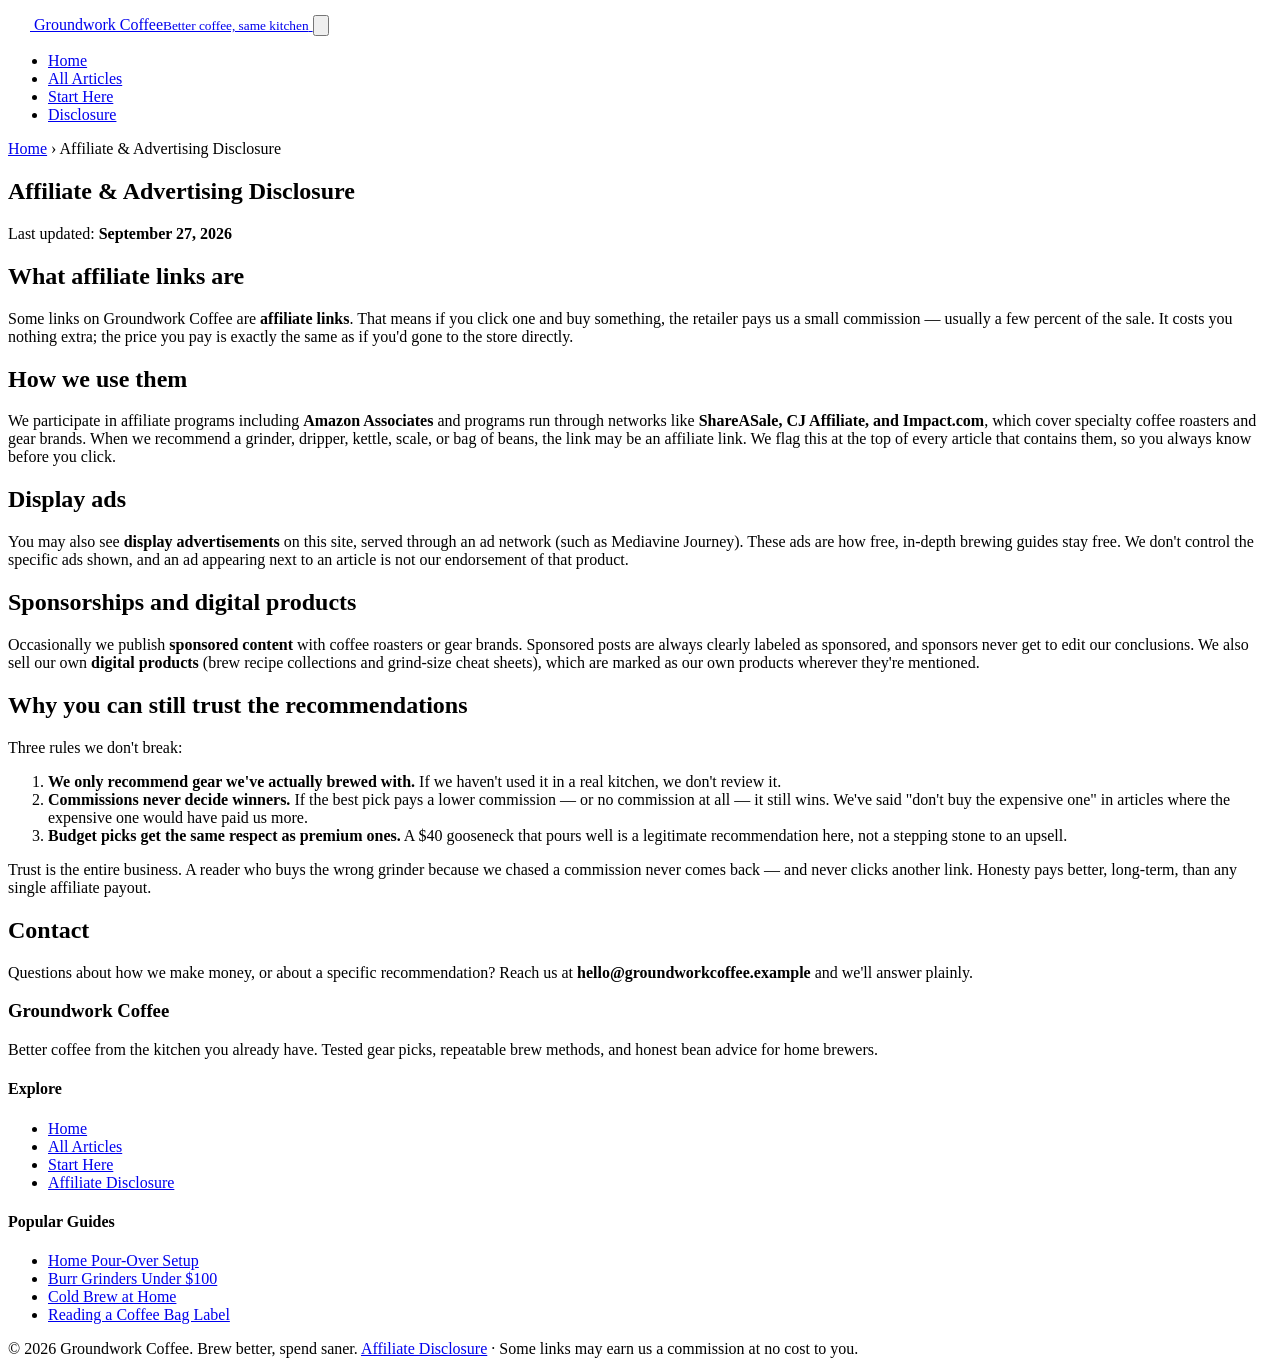
==== disclosure.html @ 3a390858 "Initial upload: Groundwork Coffee - home coffee brewing" ====
<!DOCTYPE html>
<html lang="en">
<head>
  <meta charset="UTF-8">
  <meta name="viewport" content="width=device-width, initial-scale=1.0">
  <title>Affiliate &amp; Advertising Disclosure — Groundwork Coffee</title>
  <meta name="description" content="Plain-English disclosure: how Groundwork Coffee earns money through affiliate links, display ads, and sponsorships — and why our recommendations stay honest.">
  <meta property="og:title" content="Affiliate &amp; Advertising Disclosure — Groundwork Coffee">
  <meta property="og:description" content="How Groundwork Coffee earns money through affiliate links, display ads, and sponsorships — and why our recommendations stay honest.">
  <meta property="og:type" content="website">
  <meta property="og:url" content="https://home-coffee.pages.dev/disclosure.html">
  <link rel="stylesheet" href="styles.css">
  <!-- MEDIVAVINE/JOURNEY: paste ad network script here -->
</head>
<body>

<header class="site-header">
  <div class="header-inner">
    <a class="brand" href="index.html" aria-label="Groundwork Coffee home">
      <span class="brand-mark" aria-hidden="true">
        <svg width="22" height="22" viewBox="0 0 24 24" fill="none" aria-hidden="true">
          <path d="M6 3h12v13a6 6 0 0 1-6 6h0a6 6 0 0 1-6-6V3z" stroke="#fff" stroke-width="2" fill="rgba(255,255,255,0.15)"/>
          <path d="M18 8h2a3 3 0 0 1 0 6h-2" stroke="#fff" stroke-width="2"/>
          <path d="M9 2c0 1.5 2 1.5 2 3M14 2c0 1.5 2 1.5 2 3" stroke="#fff" stroke-width="1.6" stroke-linecap="round"/>
        </svg>
      </span>
      <span class="brand-name">Groundwork Coffee<small>Better coffee, same kitchen</small></span>
    </a>
    <button class="nav-toggle" id="navToggle" aria-expanded="false" aria-controls="siteNav" aria-label="Toggle navigation">
      <svg viewBox="0 0 24 24" fill="none" stroke="currentColor" stroke-width="2" stroke-linecap="round" aria-hidden="true">
        <path d="M4 7h16M4 12h16M4 17h16"/>
      </svg>
    </button>
    <nav class="site-nav" id="siteNav" aria-label="Main navigation">
      <ul>
        <li><a href="index.html">Home</a></li>
        <li><a href="index.html#articles">All Articles</a></li>
        <li><a href="index.html#start-here">Start Here</a></li>
        <li><a href="disclosure.html">Disclosure</a></li>
      </ul>
    </nav>
  </div>
</header>

<main>
  <div class="disclosure-body">
    <nav class="breadcrumb" aria-label="Breadcrumb"><a href="index.html">Home</a> › Affiliate &amp; Advertising Disclosure</nav>
    <article>
      <h1>Affiliate &amp; Advertising Disclosure</h1>
      <p class="byline">Last updated: <strong>September 27, 2026</strong></p>

      <h2>What affiliate links are</h2>
      <p>Some links on Groundwork Coffee are <strong>affiliate links</strong>. That means if you click one and buy something, the retailer pays us a small commission — usually a few percent of the sale. It costs you nothing extra; the price you pay is exactly the same as if you'd gone to the store directly.</p>

      <h2>How we use them</h2>
      <p>We participate in affiliate programs including <strong>Amazon Associates</strong> and programs run through networks like <strong>ShareASale, CJ Affiliate, and Impact.com</strong>, which cover specialty coffee roasters and gear brands. When we recommend a grinder, dripper, kettle, scale, or bag of beans, the link may be an affiliate link. We flag this at the top of every article that contains them, so you always know before you click.</p>

      <h2>Display ads</h2>
      <p>You may also see <strong>display advertisements</strong> on this site, served through an ad network (such as Mediavine Journey). These ads are how free, in-depth brewing guides stay free. We don't control the specific ads shown, and an ad appearing next to an article is not our endorsement of that product.</p>

      <h2>Sponsorships and digital products</h2>
      <p>Occasionally we publish <strong>sponsored content</strong> with coffee roasters or gear brands. Sponsored posts are always clearly labeled as sponsored, and sponsors never get to edit our conclusions. We also sell our own <strong>digital products</strong> (brew recipe collections and grind-size cheat sheets), which are marked as our own products wherever they're mentioned.</p>

      <h2>Why you can still trust the recommendations</h2>
      <p>Three rules we don't break:</p>
      <ol>
        <li><strong>We only recommend gear we've actually brewed with.</strong> If we haven't used it in a real kitchen, we don't review it.</li>
        <li><strong>Commissions never decide winners.</strong> If the best pick pays a lower commission — or no commission at all — it still wins. We've said "don't buy the expensive one" in articles where the expensive one would have paid us more.</li>
        <li><strong>Budget picks get the same respect as premium ones.</strong> A $40 gooseneck that pours well is a legitimate recommendation here, not a stepping stone to an upsell.</li>
      </ol>
      <p>Trust is the entire business. A reader who buys the wrong grinder because we chased a commission never comes back — and never clicks another link. Honesty pays better, long-term, than any single affiliate payout.</p>

      <h2>Contact</h2>
      <p>Questions about how we make money, or about a specific recommendation? Reach us at <strong>hello@groundworkcoffee.example</strong> and we'll answer plainly.</p>
    </article>
  </div>
</main>

<footer class="site-footer">
  <div class="footer-inner">
    <div class="footer-brand">
      <h3>Groundwork Coffee</h3>
      <p>Better coffee from the kitchen you already have. Tested gear picks, repeatable brew methods, and honest bean advice for home brewers.</p>
    </div>
    <div>
      <h4>Explore</h4>
      <ul class="footer-nav">
        <li><a href="index.html">Home</a></li>
        <li><a href="index.html#articles">All Articles</a></li>
        <li><a href="index.html#start-here">Start Here</a></li>
        <li><a href="disclosure.html">Affiliate Disclosure</a></li>
      </ul>
    </div>
    <div>
      <h4>Popular Guides</h4>
      <ul class="footer-nav">
        <li><a href="articles/complete-home-pour-over-setup.html">Home Pour-Over Setup</a></li>
        <li><a href="articles/best-burr-grinders-under-100.html">Burr Grinders Under $100</a></li>
        <li><a href="articles/cold-brew-at-home.html">Cold Brew at Home</a></li>
        <li><a href="articles/how-to-read-a-coffee-bag-label.html">Reading a Coffee Bag Label</a></li>
      </ul>
    </div>
  </div>
  <div class="footer-bottom">
    <span>© 2026 Groundwork Coffee. Brew better, spend saner.</span>
    <span><a href="disclosure.html">Affiliate Disclosure</a> · Some links may earn us a commission at no cost to you.</span>
  </div>
</footer>

<script>
(function () {
  var btn = document.getElementById('navToggle');
  var nav = document.getElementById('siteNav');
  btn.addEventListener('click', function () {
    var open = nav.classList.toggle('open');
    btn.setAttribute('aria-expanded', open ? 'true' : 'false');
  });
})();
</script>

</body>
</html>
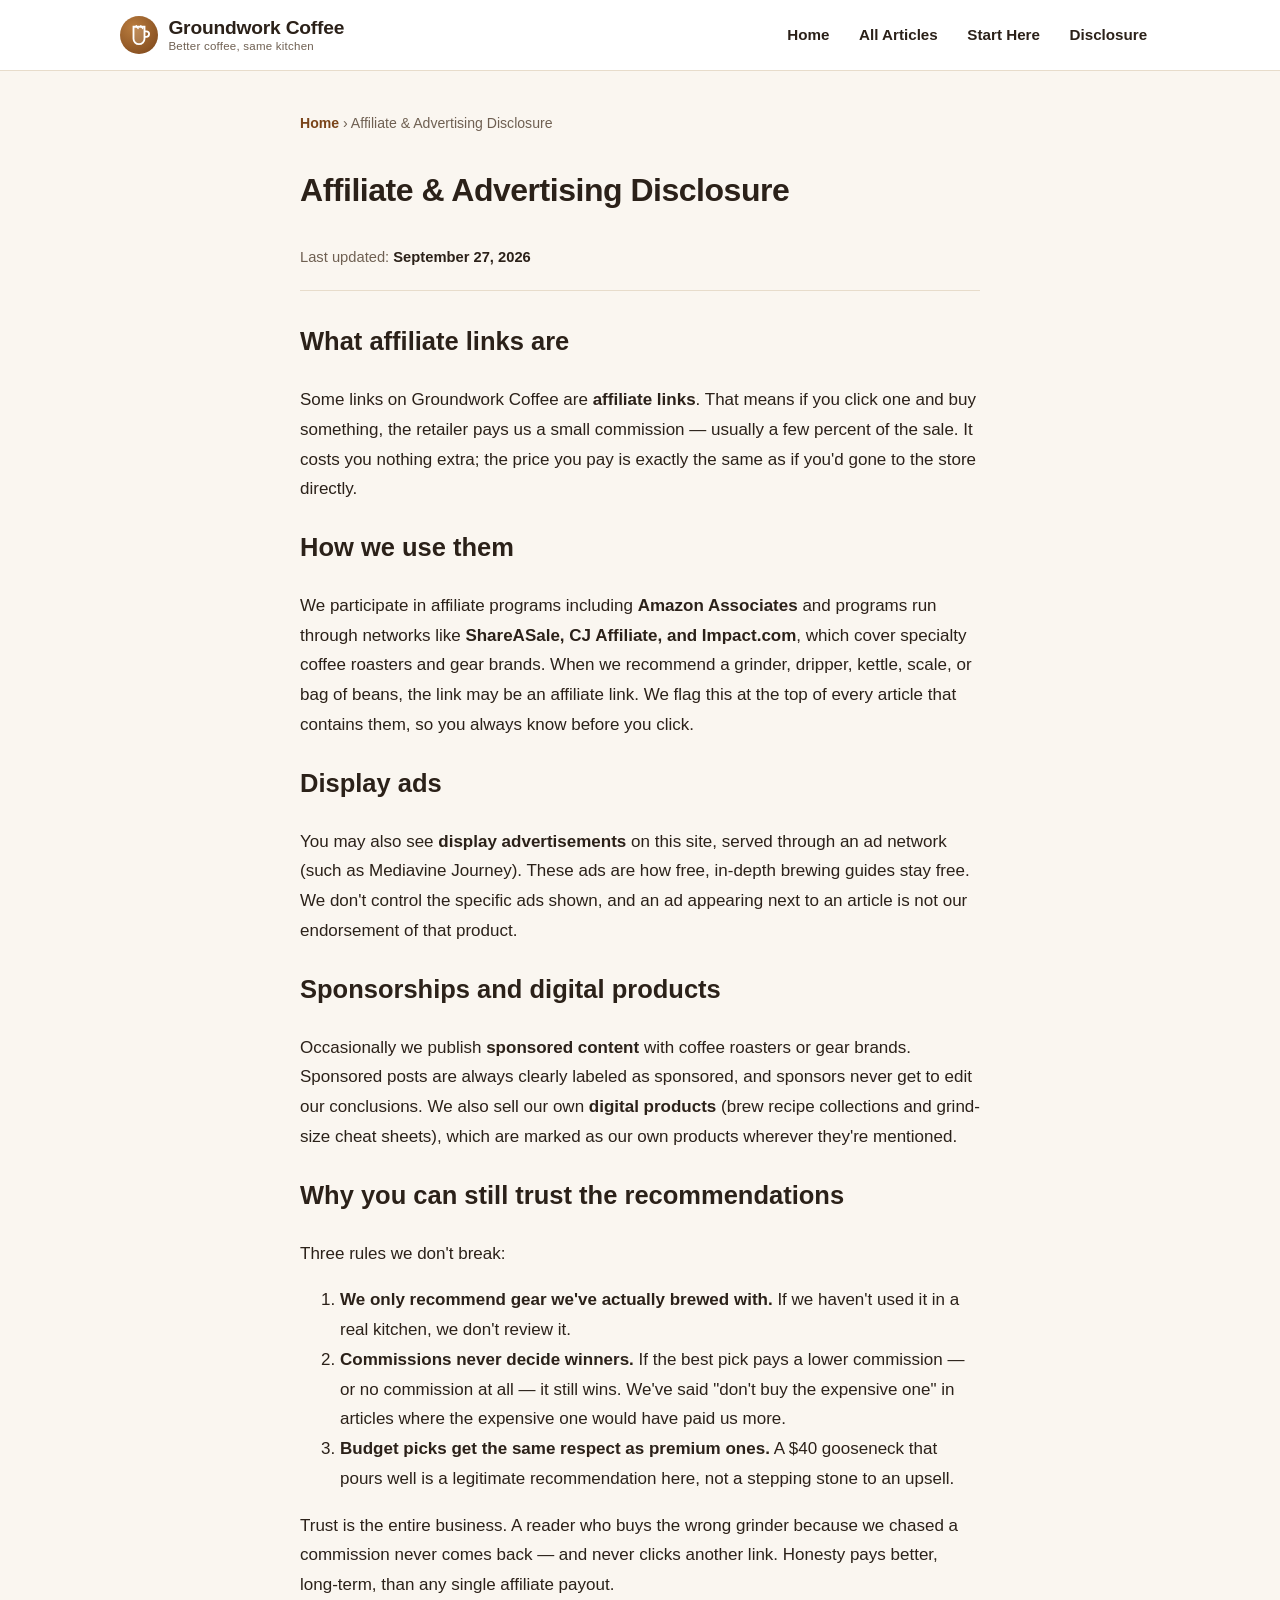
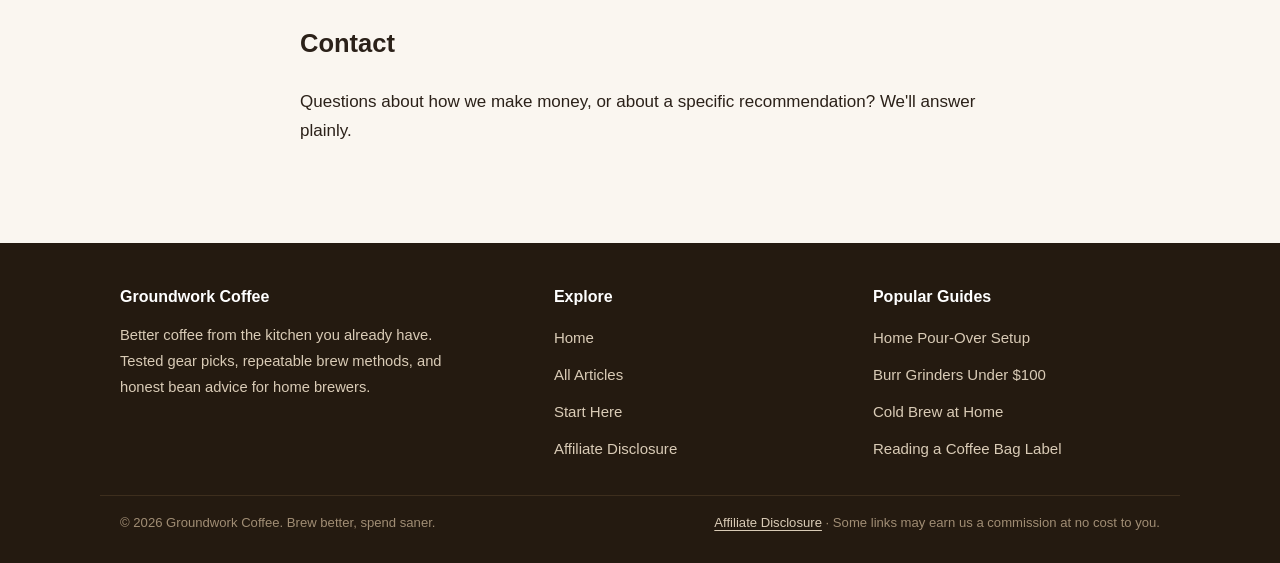
==== commit 72416cb3: "Sync live site fix" ====
--- a/disclosure.html
+++ b/disclosure.html
@@ -71,7 +71,7 @@
       <p>Trust is the entire business. A reader who buys the wrong grinder because we chased a commission never comes back — and never clicks another link. Honesty pays better, long-term, than any single affiliate payout.</p>
 
       <h2>Contact</h2>
-      <p>Questions about how we make money, or about a specific recommendation? Reach us at <strong>hello@groundworkcoffee.example</strong> and we'll answer plainly.</p>
+      <p>Questions about how we make money, or about a specific recommendation? We'll answer plainly.</p>
     </article>
   </div>
 </main>
--- a/styles.css
+++ b/styles.css
@@ -0,0 +1,539 @@
+/* Groundwork Coffee — styles.css
+   Clean, modern editorial blog design. Mobile-first, no frameworks. */
+
+:root {
+  --bg: #faf6f0;
+  --surface: #ffffff;
+  --ink: #2b2119;
+  --muted: #6f6052;
+  --accent: #9a5b26;
+  --accent-dark: #7a4419;
+  --accent-soft: #f3e6d4;
+  --line: #e7dccb;
+  --radius: 14px;
+  --max-width: 1080px;
+  --article-width: 720px;
+}
+
+* { box-sizing: border-box; }
+
+html { scroll-behavior: smooth; }
+
+body {
+  margin: 0;
+  background: var(--bg);
+  color: var(--ink);
+  font-family: -apple-system, BlinkMacSystemFont, "Segoe UI", Roboto,
+    "Helvetica Neue", Arial, "Noto Sans", sans-serif,
+    "Apple Color Emoji", "Segoe UI Emoji";
+  font-size: 1.0625rem;
+  line-height: 1.75;
+  -webkit-font-smoothing: antialiased;
+}
+
+img, svg { max-width: 100%; height: auto; }
+
+a { color: var(--accent-dark); text-decoration: underline; text-underline-offset: 3px; }
+a:hover { color: var(--accent); }
+
+/* ---------- Header ---------- */
+.site-header {
+  background: var(--surface);
+  border-bottom: 1px solid var(--line);
+  position: sticky;
+  top: 0;
+  z-index: 50;
+}
+
+.header-inner {
+  max-width: var(--max-width);
+  margin: 0 auto;
+  padding: 0.85rem 1.25rem;
+  display: flex;
+  align-items: center;
+  justify-content: space-between;
+  gap: 1rem;
+}
+
+.brand {
+  display: flex;
+  align-items: center;
+  gap: 0.65rem;
+  text-decoration: none;
+  color: var(--ink);
+}
+
+.brand-mark {
+  width: 38px;
+  height: 38px;
+  border-radius: 50%;
+  background: radial-gradient(circle at 35% 30%, #b97c3e, var(--accent-dark));
+  display: inline-flex;
+  align-items: center;
+  justify-content: center;
+  flex: none;
+}
+
+.brand-name {
+  font-weight: 800;
+  font-size: 1.2rem;
+  letter-spacing: -0.01em;
+  line-height: 1.2;
+}
+
+.brand-name small {
+  display: block;
+  font-weight: 500;
+  font-size: 0.72rem;
+  color: var(--muted);
+  letter-spacing: 0.02em;
+}
+
+.nav-toggle {
+  display: none;
+  background: none;
+  border: 1px solid var(--line);
+  border-radius: 8px;
+  padding: 0.45rem 0.6rem;
+  cursor: pointer;
+  color: var(--ink);
+}
+
+.nav-toggle svg { display: block; width: 22px; height: 22px; }
+
+.site-nav ul {
+  list-style: none;
+  margin: 0;
+  padding: 0;
+  display: flex;
+  gap: 0.25rem;
+  align-items: center;
+}
+
+.site-nav a {
+  display: block;
+  padding: 0.5rem 0.8rem;
+  border-radius: 8px;
+  text-decoration: none;
+  color: var(--ink);
+  font-weight: 600;
+  font-size: 0.95rem;
+}
+
+.site-nav a:hover { background: var(--accent-soft); color: var(--accent-dark); }
+
+/* ---------- Layout ---------- */
+.wrap { max-width: var(--max-width); margin: 0 auto; padding: 0 1.25rem; }
+
+.hero {
+  background:
+    radial-gradient(600px 300px at 85% 20%, #f0dfc4 0%, transparent 70%),
+    linear-gradient(180deg, #fffdf9, var(--bg));
+  border-bottom: 1px solid var(--line);
+  padding: 3.5rem 0 3rem;
+  position: relative;
+  overflow: hidden;
+}
+
+.hero-inner {
+  max-width: var(--max-width);
+  margin: 0 auto;
+  padding: 0 1.25rem;
+  display: grid;
+  grid-template-columns: 1.4fr 1fr;
+  gap: 2rem;
+  align-items: center;
+}
+
+.eyebrow {
+  display: inline-block;
+  font-size: 0.8rem;
+  font-weight: 700;
+  letter-spacing: 0.12em;
+  text-transform: uppercase;
+  color: var(--accent-dark);
+  background: var(--accent-soft);
+  border: 1px solid var(--line);
+  border-radius: 999px;
+  padding: 0.25rem 0.85rem;
+  margin-bottom: 1rem;
+}
+
+.hero h1 {
+  font-size: clamp(2rem, 5vw, 3.1rem);
+  line-height: 1.12;
+  letter-spacing: -0.02em;
+  margin: 0 0 0.5rem;
+}
+
+.hero .tagline {
+  font-size: 1.25rem;
+  color: var(--accent-dark);
+  font-weight: 600;
+  margin: 0 0 1rem;
+}
+
+.hero p.pitch { color: var(--muted); max-width: 34rem; margin: 0 0 1.5rem; }
+
+.hero-cta { display: flex; gap: 0.75rem; flex-wrap: wrap; }
+
+.btn {
+  display: inline-block;
+  background: var(--accent);
+  color: #fff;
+  font-weight: 700;
+  padding: 0.7rem 1.4rem;
+  border-radius: 999px;
+  text-decoration: none;
+  border: 2px solid var(--accent);
+}
+
+.btn:hover { background: var(--accent-dark); border-color: var(--accent-dark); color: #fff; }
+
+.btn-ghost {
+  background: transparent;
+  color: var(--accent-dark);
+  border: 2px solid var(--accent);
+}
+
+.btn-ghost:hover { background: var(--accent-soft); color: var(--accent-dark); }
+
+.hero-art {
+  display: flex;
+  justify-content: center;
+}
+
+/* ---------- Sections ---------- */
+section.block { padding: 2.75rem 0; }
+
+.section-head {
+  display: flex;
+  align-items: baseline;
+  justify-content: space-between;
+  gap: 1rem;
+  margin-bottom: 1.5rem;
+  border-bottom: 2px solid var(--line);
+  padding-bottom: 0.6rem;
+}
+
+.section-head h2 {
+  margin: 0;
+  font-size: 1.55rem;
+  letter-spacing: -0.01em;
+}
+
+.section-head a { font-size: 0.95rem; font-weight: 600; white-space: nowrap; }
+
+/* ---------- Cards ---------- */
+.card-grid {
+  display: grid;
+  grid-template-columns: repeat(auto-fill, minmax(280px, 1fr));
+  gap: 1.25rem;
+}
+
+.card {
+  background: var(--surface);
+  border: 1px solid var(--line);
+  border-radius: var(--radius);
+  padding: 1.4rem;
+  display: flex;
+  flex-direction: column;
+  gap: 0.5rem;
+  transition: transform 0.15s ease, box-shadow 0.15s ease;
+}
+
+.card:hover {
+  transform: translateY(-3px);
+  box-shadow: 0 12px 28px rgba(122, 68, 25, 0.12);
+}
+
+.card .kicker {
+  font-size: 0.75rem;
+  font-weight: 700;
+  letter-spacing: 0.1em;
+  text-transform: uppercase;
+  color: var(--accent-dark);
+}
+
+.card h3 { margin: 0; font-size: 1.12rem; line-height: 1.4; }
+.card h3 a { color: var(--ink); text-decoration: none; }
+.card h3 a:hover { color: var(--accent-dark); text-decoration: underline; }
+
+.card p { margin: 0; color: var(--muted); font-size: 0.95rem; flex: 1; }
+
+.card .read-more {
+  font-weight: 700;
+  font-size: 0.92rem;
+  text-decoration: none;
+  margin-top: 0.5rem;
+}
+
+.featured {
+  display: grid;
+  grid-template-columns: 1fr 1.2fr;
+  gap: 0;
+  background: var(--surface);
+  border: 1px solid var(--line);
+  border-radius: var(--radius);
+  overflow: hidden;
+}
+
+.featured-art {
+  background: linear-gradient(135deg, var(--accent-dark), var(--accent));
+  display: flex;
+  align-items: center;
+  justify-content: center;
+  padding: 2.5rem;
+  min-height: 240px;
+}
+
+.featured-body { padding: 2rem; }
+
+.featured-body .kicker {
+  font-size: 0.75rem;
+  font-weight: 700;
+  letter-spacing: 0.1em;
+  text-transform: uppercase;
+  color: var(--accent-dark);
+}
+
+.featured-body h3 { font-size: 1.6rem; margin: 0.4rem 0 0.6rem; line-height: 1.3; }
+.featured-body h3 a { color: var(--ink); text-decoration: none; }
+.featured-body h3 a:hover { color: var(--accent-dark); }
+.featured-body p { color: var(--muted); }
+
+/* ---------- About / newsletter ---------- */
+.two-col {
+  display: grid;
+  grid-template-columns: 1.3fr 1fr;
+  gap: 1.5rem;
+  align-items: start;
+}
+
+.panel {
+  background: var(--surface);
+  border: 1px solid var(--line);
+  border-radius: var(--radius);
+  padding: 1.75rem;
+}
+
+.panel h2, .panel h3 { margin-top: 0; }
+
+.newsletter {
+  background: linear-gradient(160deg, #3a2a1c, #241a10);
+  color: #f6efe4;
+  border: none;
+}
+
+.newsletter h2, .newsletter h3 { color: #fff; }
+.newsletter p { color: #d9cbb6; }
+
+.newsletter .embed-note {
+  margin-top: 1rem;
+  padding: 0.9rem 1rem;
+  border: 1px dashed #8a6f4d;
+  border-radius: 10px;
+  font-size: 0.85rem;
+  color: #c9b897;
+}
+
+/* ---------- Article pages ---------- */
+.article-wrap {
+  max-width: var(--article-width);
+  margin: 0 auto;
+  padding: 2rem 1.25rem 3rem;
+}
+
+.breadcrumb {
+  font-size: 0.88rem;
+  color: var(--muted);
+  margin-bottom: 1.25rem;
+}
+
+.breadcrumb a { text-decoration: none; font-weight: 600; }
+
+.disclosure-note {
+  background: var(--accent-soft);
+  border: 1px solid var(--line);
+  border-left: 4px solid var(--accent);
+  border-radius: 8px;
+  padding: 0.75rem 1rem;
+  font-size: 0.88rem;
+  color: var(--muted);
+  margin-bottom: 1.75rem;
+}
+
+.disclosure-note a { font-weight: 600; }
+
+article.post h1 {
+  font-size: clamp(1.9rem, 4.5vw, 2.6rem);
+  line-height: 1.2;
+  letter-spacing: -0.015em;
+  margin: 0 0 0.6rem;
+}
+
+.byline {
+  color: var(--muted);
+  font-size: 0.92rem;
+  margin-bottom: 1.75rem;
+  padding-bottom: 1.25rem;
+  border-bottom: 1px solid var(--line);
+}
+
+.byline strong { color: var(--ink); }
+
+article.post h2 {
+  font-size: 1.45rem;
+  margin: 2.25rem 0 0.75rem;
+  letter-spacing: -0.01em;
+  padding-top: 0.5rem;
+  border-top: 2px solid var(--accent-soft);
+}
+
+article.post h3 { font-size: 1.15rem; margin: 1.5rem 0 0.5rem; }
+
+article.post p { margin: 0 0 1.1rem; }
+
+article.post ul, article.post ol { margin: 0 0 1.25rem; padding-left: 1.4rem; }
+article.post li { margin-bottom: 0.5rem; }
+
+article.post table {
+  width: 100%;
+  border-collapse: collapse;
+  margin: 1.25rem 0 1.5rem;
+  font-size: 0.95rem;
+  background: var(--surface);
+}
+
+article.post th, article.post td {
+  text-align: left;
+  padding: 0.65rem 0.8rem;
+  border: 1px solid var(--line);
+}
+
+article.post th {
+  background: var(--accent-soft);
+  font-weight: 700;
+}
+
+.callout {
+  background: var(--surface);
+  border: 1px solid var(--line);
+  border-left: 4px solid var(--accent);
+  border-radius: 8px;
+  padding: 1rem 1.25rem;
+  margin: 1.5rem 0;
+}
+
+.callout p { margin: 0; }
+.callout strong:first-child { color: var(--accent-dark); }
+
+.faq { margin-top: 2.5rem; }
+.faq h3 { font-size: 1.05rem; }
+
+.keep-reading {
+  margin-top: 3rem;
+  padding-top: 1.5rem;
+  border-top: 2px solid var(--line);
+}
+
+.keep-reading h2 { font-size: 1.3rem; margin-bottom: 1rem; border: none; padding: 0; }
+
+.keep-reading ul { list-style: none; padding: 0; margin: 0; display: grid; gap: 0.6rem; }
+
+.keep-reading a {
+  display: block;
+  background: var(--surface);
+  border: 1px solid var(--line);
+  border-radius: 10px;
+  padding: 0.8rem 1rem;
+  text-decoration: none;
+  color: var(--ink);
+  font-weight: 600;
+}
+
+.keep-reading a:hover { border-color: var(--accent); color: var(--accent-dark); }
+.keep-reading a span { display: block; font-weight: 400; font-size: 0.88rem; color: var(--muted); }
+
+/* ---------- Footer ---------- */
+.site-footer {
+  background: #241a10;
+  color: #d9cbb6;
+  margin-top: 2rem;
+}
+
+.footer-inner {
+  max-width: var(--max-width);
+  margin: 0 auto;
+  padding: 2.5rem 1.25rem 1.5rem;
+  display: grid;
+  grid-template-columns: 1.4fr 1fr 1fr;
+  gap: 2rem;
+}
+
+.site-footer h3, .site-footer h4 { color: #fff; margin: 0 0 0.75rem; font-size: 1rem; }
+
+.footer-brand p { font-size: 0.92rem; margin: 0.5rem 0 0; max-width: 22rem; }
+
+.footer-nav { list-style: none; margin: 0; padding: 0; }
+.footer-nav li { margin-bottom: 0.45rem; }
+.footer-nav a { color: #d9cbb6; text-decoration: none; font-size: 0.94rem; }
+.footer-nav a:hover { color: #fff; text-decoration: underline; }
+
+.footer-bottom {
+  max-width: var(--max-width);
+  margin: 0 auto;
+  padding: 1rem 1.25rem 1.75rem;
+  border-top: 1px solid #3d2e1d;
+  font-size: 0.82rem;
+  color: #a08d74;
+  display: flex;
+  justify-content: space-between;
+  gap: 1rem;
+  flex-wrap: wrap;
+}
+
+.footer-bottom a { color: #d9cbb6; }
+
+/* ---------- Disclosure page ---------- */
+.disclosure-body { max-width: var(--article-width); margin: 0 auto; padding: 2.5rem 1.25rem 3rem; }
+.disclosure-body h1 { font-size: 2rem; letter-spacing: -0.015em; }
+
+/* ---------- Responsive ---------- */
+@media (max-width: 860px) {
+  .hero-inner { grid-template-columns: 1fr; }
+  .hero-art { display: none; }
+  .two-col { grid-template-columns: 1fr; }
+  .featured { grid-template-columns: 1fr; }
+  .featured-art { min-height: 160px; padding: 1.5rem; }
+  .footer-inner { grid-template-columns: 1fr 1fr; }
+}
+
+@media (max-width: 720px) {
+  .nav-toggle { display: block; }
+
+  .site-nav {
+    position: absolute;
+    top: 100%;
+    left: 0;
+    right: 0;
+    background: var(--surface);
+    border-bottom: 1px solid var(--line);
+    display: none;
+  }
+
+  .site-nav.open { display: block; }
+
+  .site-nav ul { flex-direction: column; align-items: stretch; padding: 0.5rem; }
+  .site-nav a { padding: 0.75rem 1rem; }
+
+  .site-header { position: relative; }
+  .site-header.sticky-fallback { position: sticky; }
+
+  .footer-inner { grid-template-columns: 1fr; }
+  section.block { padding: 2rem 0; }
+}
+
+@media (min-width: 721px) {
+  .site-nav { display: block !important; }
+}
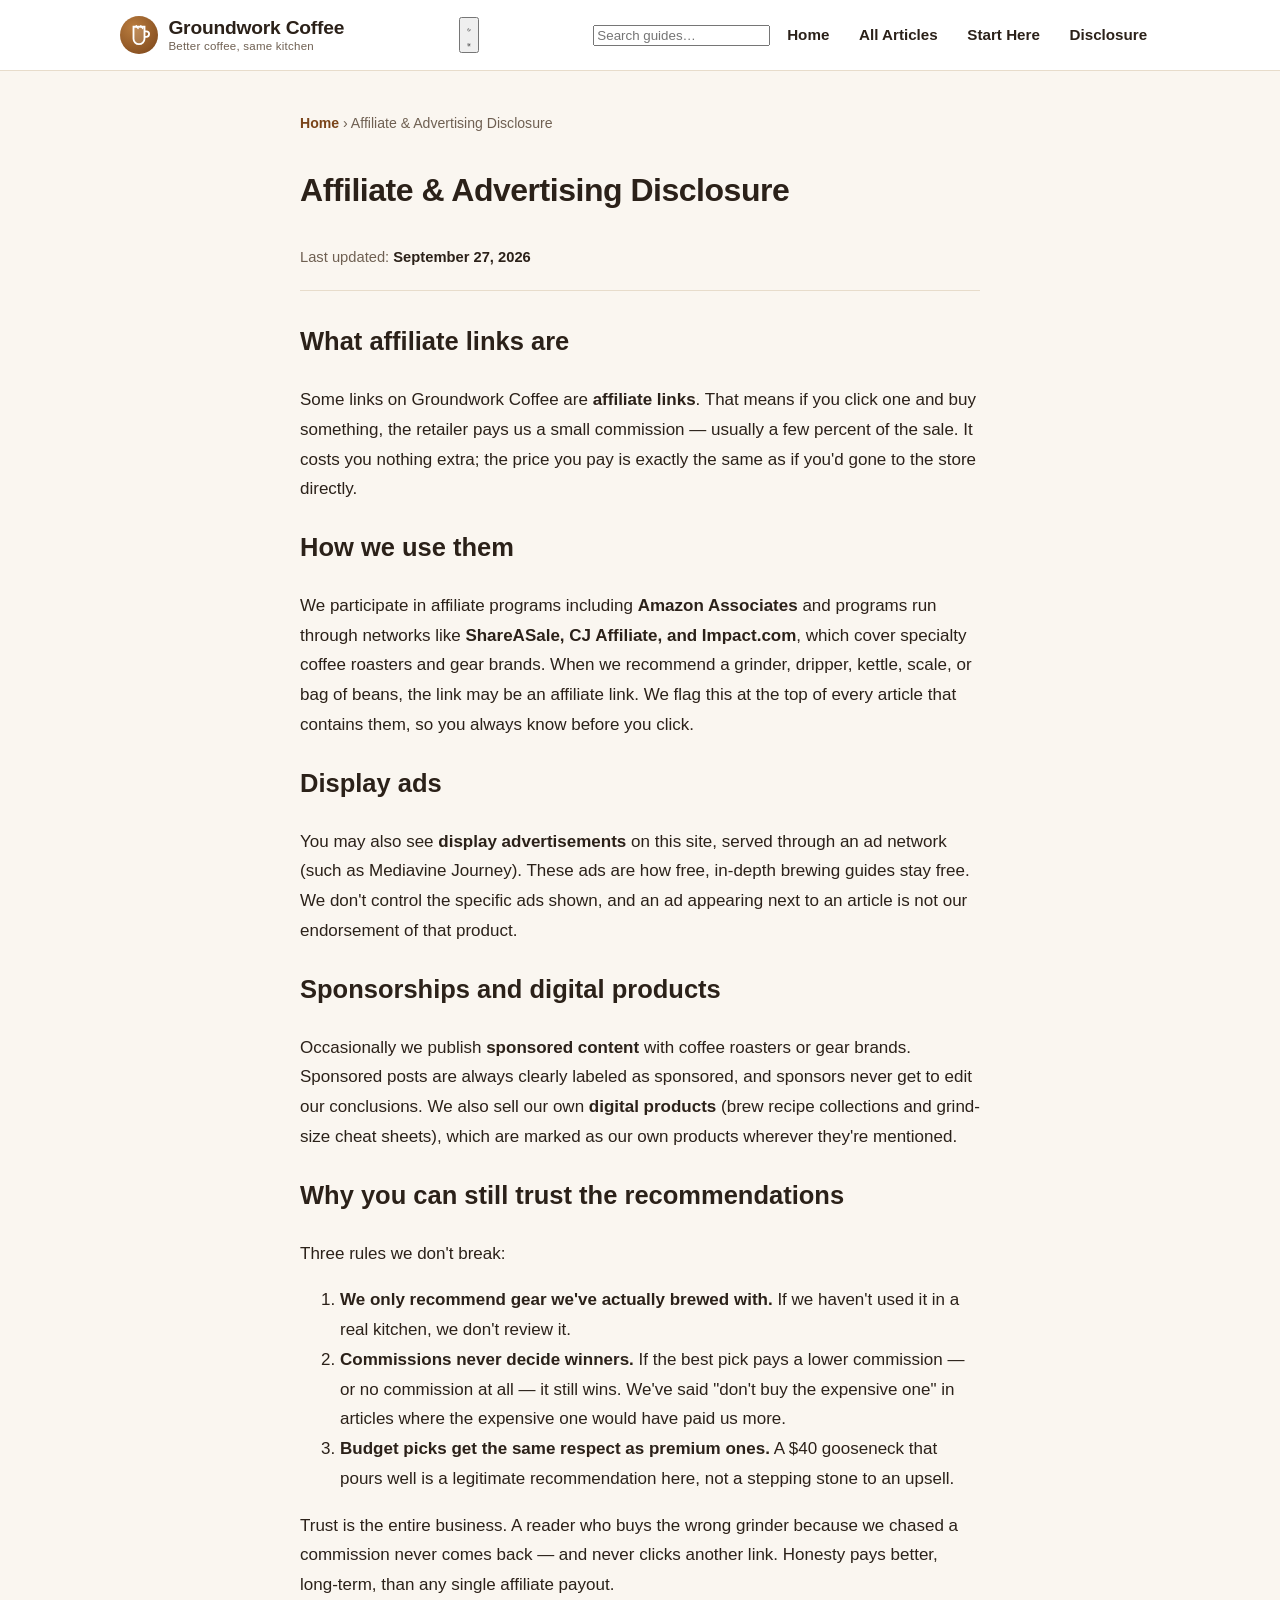
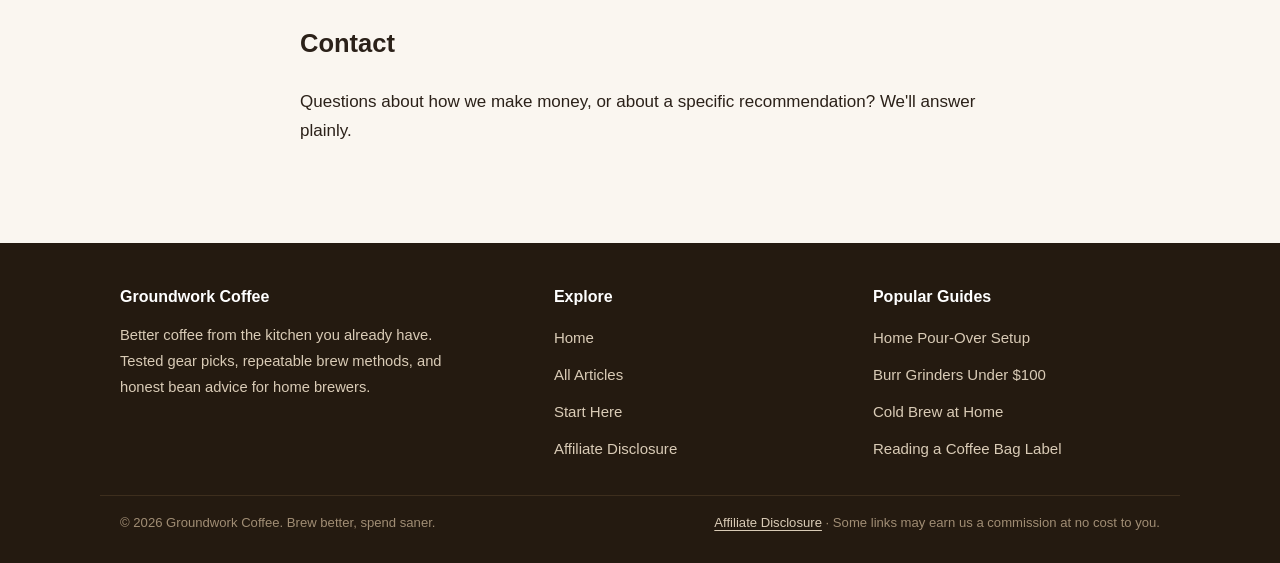
==== commit 4a8af372: "Update disclosure.html (functionality upgrade)" ====
--- a/disclosure.html
+++ b/disclosure.html
@@ -8,8 +8,11 @@
   <meta property="og:title" content="Affiliate &amp; Advertising Disclosure — Groundwork Coffee">
   <meta property="og:description" content="How Groundwork Coffee earns money through affiliate links, display ads, and sponsorships — and why our recommendations stay honest.">
   <meta property="og:type" content="website">
-  <meta property="og:url" content="https://home-coffee.pages.dev/disclosure.html">
+  <meta property="og:url" content="https://groundwork-coffee.pages.dev/disclosure.html">
+  <script>try{if(localStorage.getItem('gw-theme')==='dark'||(!localStorage.getItem('gw-theme')&&window.matchMedia('(prefers-color-scheme: dark)').matches)){document.documentElement.setAttribute('data-theme','dark');}}catch(e){}</script>
   <link rel="stylesheet" href="styles.css">
+  <link rel="icon" href="data:image/svg+xml,%3Csvg xmlns='http://www.w3.org/2000/svg' viewBox='0 0 24 24'%3E%3Ccircle cx='12' cy='12' r='12' fill='%239a5b26'/%3E%3Cg fill='none' stroke='%23fff' stroke-width='1.8' stroke-linecap='round'%3E%3Cpath d='M7 9h9v6a4.5 4.5 0 0 1-4.5 4.5h0A4.5 4.5 0 0 1 7 15V9z'/%3E%3Cpath d='M16 10.5h1.6a2.4 2.4 0 0 1 0 4.8H16'/%3E%3Cpath d='M10.5 3.5c0 1.4 1.8 1.4 1.8 2.8M13.8 3.5c0 1.4 1.8 1.4 1.8 2.8'/%3E%3C/g%3E%3C/svg%3E">
+  <meta name="theme-color" content="#9a5b26">
   <!-- MEDIVAVINE/JOURNEY: paste ad network script here -->
 </head>
 <body>
@@ -26,6 +29,10 @@
       </span>
       <span class="brand-name">Groundwork Coffee<small>Better coffee, same kitchen</small></span>
     </a>
+    <button class="theme-toggle" id="themeToggle" aria-label="Switch to dark mode" aria-pressed="false" title="Switch to dark mode">
+      <svg class="icon-moon" viewBox="0 0 24 24" fill="none" stroke="currentColor" stroke-width="2" stroke-linecap="round" stroke-linejoin="round" aria-hidden="true"><path d="M21 12.8A9 9 0 1 1 11.2 3 7 7 0 0 0 21 12.8z"/></svg>
+      <svg class="icon-sun" viewBox="0 0 24 24" fill="none" stroke="currentColor" stroke-width="2" stroke-linecap="round" aria-hidden="true"><circle cx="12" cy="12" r="4.5"/><path d="M12 2v2.5M12 19.5V22M2 12h2.5M19.5 12H22M4.9 4.9l1.8 1.8M17.3 17.3l1.8 1.8M19.1 4.9l-1.8 1.8M6.7 17.3l-1.8 1.8"/></svg>
+    </button>
     <button class="nav-toggle" id="navToggle" aria-expanded="false" aria-controls="siteNav" aria-label="Toggle navigation">
       <svg viewBox="0 0 24 24" fill="none" stroke="currentColor" stroke-width="2" stroke-linecap="round" aria-hidden="true">
         <path d="M4 7h16M4 12h16M4 17h16"/>
@@ -33,6 +40,12 @@
     </button>
     <nav class="site-nav" id="siteNav" aria-label="Main navigation">
       <ul>
+        <li class="nav-search">
+          <div class="site-search">
+            <input type="search" id="siteSearch" placeholder="Search guides&hellip;" aria-label="Search articles" aria-expanded="false" aria-controls="siteSearchResults" autocomplete="off" role="combobox">
+            <ul class="site-search-results" id="siteSearchResults" role="listbox" hidden></ul>
+          </div>
+        </li>
         <li><a href="index.html">Home</a></li>
         <li><a href="index.html#articles">All Articles</a></li>
         <li><a href="index.html#start-here">Start Here</a></li>
@@ -107,16 +120,7 @@
   </div>
 </footer>
 
-<script>
-(function () {
-  var btn = document.getElementById('navToggle');
-  var nav = document.getElementById('siteNav');
-  btn.addEventListener('click', function () {
-    var open = nav.classList.toggle('open');
-    btn.setAttribute('aria-expanded', open ? 'true' : 'false');
-  });
-})();
-</script>
+<script src="assets/site.js"></script>
 
 </body>
 </html>
--- a/styles.css
+++ b/styles.css
@@ -17,7 +17,14 @@
 
 * { box-sizing: border-box; }
 
-html { scroll-behavior: smooth; }
+html {
+  scroll-behavior: smooth;
+  scroll-padding-top: 84px; /* keep anchored sections clear of the sticky header */
+}
+
+@media (prefers-reduced-motion: reduce) {
+  html { scroll-behavior: auto; }
+}
 
 body {
   margin: 0;
@@ -36,6 +43,12 @@
 a { color: var(--accent-dark); text-decoration: underline; text-underline-offset: 3px; }
 a:hover { color: var(--accent); }
 
+a:focus-visible, button:focus-visible {
+  outline: 3px solid var(--accent);
+  outline-offset: 2px;
+  border-radius: 4px;
+}
+
 /* ---------- Header ---------- */
 .site-header {
   background: var(--surface);
@@ -255,6 +268,21 @@
   color: var(--accent-dark);
 }
 
+/* Category art: small distinctive icon per card, keeps text cards scannable */
+.card-art {
+  width: 46px;
+  height: 46px;
+  border-radius: 12px;
+  background: var(--accent-soft);
+  border: 1px solid var(--line);
+  display: inline-flex;
+  align-items: center;
+  justify-content: center;
+  margin-bottom: 0.35rem;
+}
+
+.card-art svg { width: 26px; height: 26px; stroke: var(--accent-dark); }
+
 .card h3 { margin: 0; font-size: 1.12rem; line-height: 1.4; }
 .card h3 a { color: var(--ink); text-decoration: none; }
 .card h3 a:hover { color: var(--accent-dark); text-decoration: underline; }
@@ -527,13 +555,15 @@
   .site-nav ul { flex-direction: column; align-items: stretch; padding: 0.5rem; }
   .site-nav a { padding: 0.75rem 1rem; }
 
-  .site-header { position: relative; }
-  .site-header.sticky-fallback { position: sticky; }
-
   .footer-inner { grid-template-columns: 1fr; }
   section.block { padding: 2rem 0; }
 }
 
+@media (max-width: 560px) {
+  article.post table { font-size: 0.82rem; }
+  article.post th, article.post td { padding: 0.45rem 0.5rem; }
+}
+
 @media (min-width: 721px) {
   .site-nav { display: block !important; }
 }
